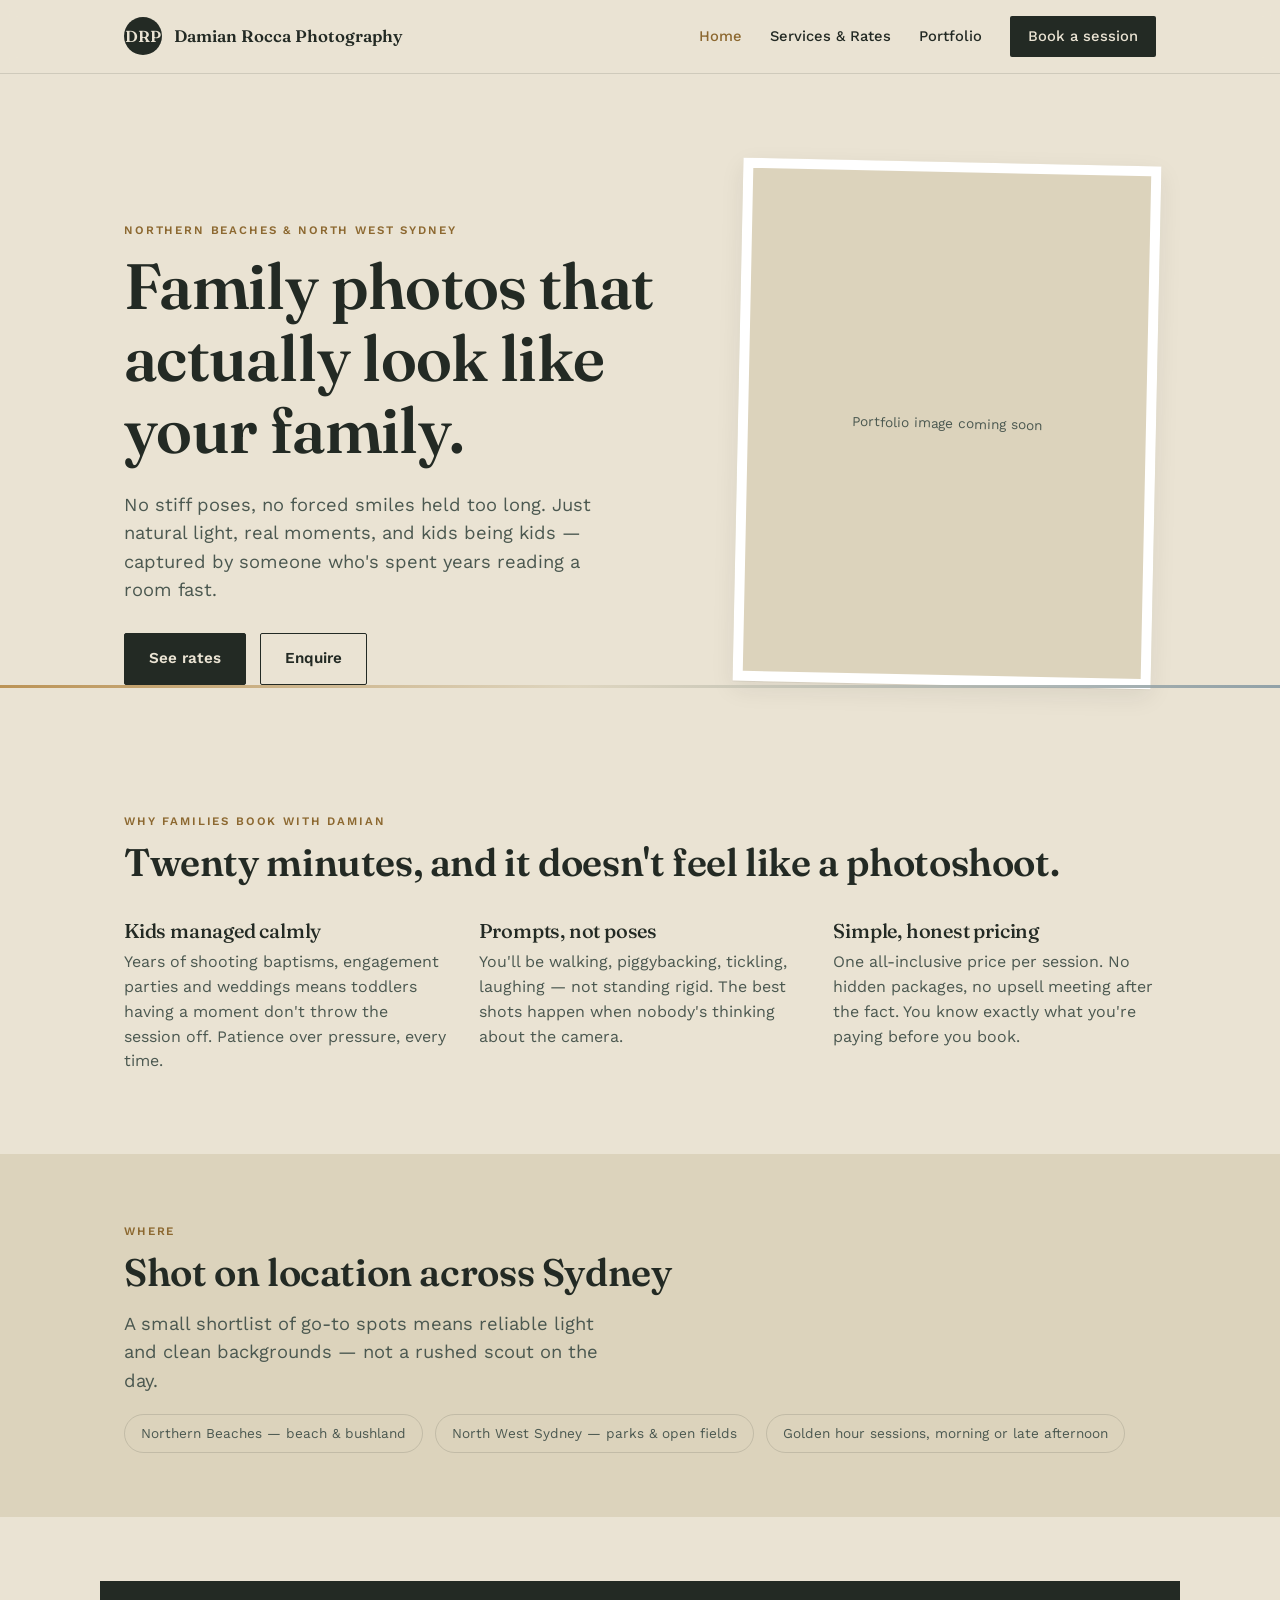
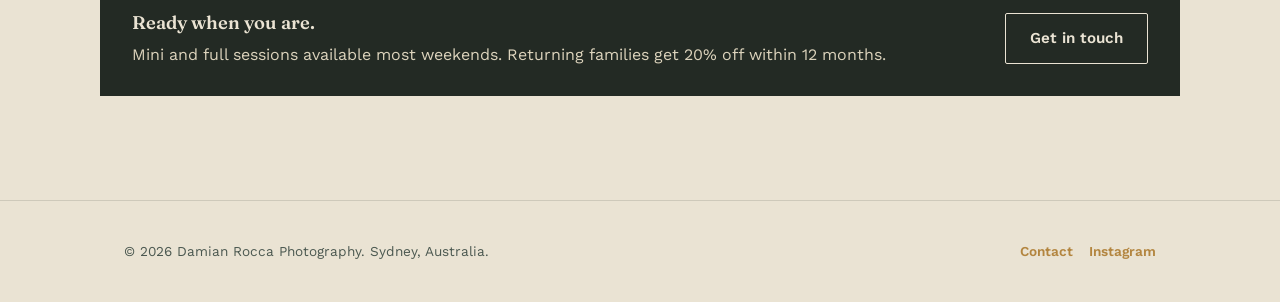
==== index.html @ bf1490fa "Add files via upload" ====
<!DOCTYPE html>
<html lang="en">
<head>
<meta charset="UTF-8">
<meta name="viewport" content="width=device-width, initial-scale=1.0">
<title>Damian Rocca Photography — Family Portraits, Sydney</title>
<meta name="description" content="Relaxed, natural family portrait photography across Sydney's Northern Beaches and North West. Easy to book, easy on the day.">
<link rel="stylesheet" href="assets/styles.css">
</head>
<body>

<header class="site">
  <nav class="nav">
    <a href="index.html" class="brand"><span class="mono">DRP</span> Damian Rocca Photography</a>
    <button class="navtoggle" aria-label="Toggle menu"><span></span><span></span><span></span></button>
    <div class="navlinks">
      <a href="index.html" class="current">Home</a>
      <a href="services.html">Services &amp; Rates</a>
      <a href="portfolio.html">Portfolio</a>
      <a href="contact.html" class="cta">Book a session</a>
    </div>
  </nav>
</header>

<main>
  <section class="hero">
    <div class="wrap">
      <div class="grid">
        <div>
          <span class="eyebrow">Northern Beaches &amp; North West Sydney</span>
          <h1>Family photos that actually look like your family.</h1>
          <p class="lede">No stiff poses, no forced smiles held too long. Just natural light, real moments, and kids being kids — captured by someone who's spent years reading a room fast.</p>
          <div class="hero-actions">
            <a href="services.html" class="btn primary">See rates</a>
            <a href="contact.html" class="btn ghost">Enquire</a>
          </div>
        </div>
        <div class="hero-frame">Portfolio image coming soon</div>
      </div>
    </div>
    <hr class="horizon">
  </section>

  <section>
    <div class="wrap">
      <span class="eyebrow">Why families book with Damian</span>
      <h2>Twenty minutes, and it doesn't feel like a photoshoot.</h2>
      <div class="cols-3" style="margin-top:36px;">
        <div>
          <h3>Kids managed calmly</h3>
          <p>Years of shooting baptisms, engagement parties and weddings means toddlers having a moment don't throw the session off. Patience over pressure, every time.</p>
        </div>
        <div>
          <h3>Prompts, not poses</h3>
          <p>You'll be walking, piggybacking, tickling, laughing — not standing rigid. The best shots happen when nobody's thinking about the camera.</p>
        </div>
        <div>
          <h3>Simple, honest pricing</h3>
          <p>One all-inclusive price per session. No hidden packages, no upsell meeting after the fact. You know exactly what you're paying before you book.</p>
        </div>
      </div>
    </div>
  </section>

  <section class="panel">
    <div class="wrap">
      <span class="eyebrow">Where</span>
      <h2>Shot on location across Sydney</h2>
      <p class="lede">A small shortlist of go-to spots means reliable light and clean backgrounds — not a rushed scout on the day.</p>
      <div class="chipline">
        <span class="chip">Northern Beaches — beach &amp; bushland</span>
        <span class="chip">North West Sydney — parks &amp; open fields</span>
        <span class="chip">Golden hour sessions, morning or late afternoon</span>
      </div>
    </div>
  </section>

  <section>
    <div class="wrap loyalty-banner">
      <div>
        <strong>Ready when you are.</strong>
        <p style="color:#DCD3BC; margin:6px 0 0;">Mini and full sessions available most weekends. Returning families get 20% off within 12 months.</p>
      </div>
      <a href="contact.html" class="btn primary" style="border-color:#EAE3D3;">Get in touch</a>
    </div>
  </section>
</main>

<footer class="site">
  <div class="wrap">
    <p>&copy; 2026 Damian Rocca Photography. Sydney, Australia.</p>
    <div class="social-links">
      <a href="contact.html">Contact</a>
      <a href="https://instagram.com" target="_blank" rel="noopener">Instagram</a>
    </div>
  </div>
</footer>

<script src="assets/script.js"></script>
</body>
</html>
---- assets/styles.css ----
/* ============================================================
   Damian Rocca Photography — design tokens
   Palette: driftwood sand + ink-eucalyptus + dune ochre
   Type: Fraunces (display, soft-contrast serif) + Work Sans (body/utility)
   Signature: horizon-line gradient (sand -> sky) as a recurring divider,
   and a printed-photo "frame" treatment on images (nod to matte/deboss
   print identity) instead of generic rounded cards.
   ============================================================ */

@import url('https://fonts.googleapis.com/css2?family=Fraunces:opsz,wght@9..144,400;9..144,500;9..144,600&family=Work+Sans:wght@400;500;600&display=swap');

:root{
  --sand: #EAE3D3;         /* base background, warm driftwood */
  --sand-deep: #DCD3BC;    /* panel background */
  --ink: #232A24;          /* primary text, deep eucalyptus-charcoal */
  --ink-soft: #4B5850;     /* secondary text */
  --ochre: #B3853F;        /* dune accent — links, small emphasis */
  --ochre-deep: #8C6830;   /* hover state */
  --sky: #8296A0;          /* water/sky accent — used sparingly */
  --line: rgba(35,42,36,0.14);
  --paper-shadow: 0 1px 0 rgba(35,42,36,0.06), 0 8px 24px rgba(35,42,36,0.08);

  --serif: 'Fraunces', Georgia, serif;
  --sans: 'Work Sans', -apple-system, Segoe UI, Roboto, sans-serif;

  --max: 1080px;
}

*{ box-sizing: border-box; }
html{ scroll-behavior: smooth; }
body{
  margin:0;
  background: var(--sand);
  color: var(--ink);
  font-family: var(--sans);
  font-size: 16px;
  line-height: 1.55;
  -webkit-font-smoothing: antialiased;
}

img{ max-width:100%; display:block; }
a{ color: var(--ochre); text-decoration: none; }
a:hover{ color: var(--ochre-deep); }
a:focus-visible, button:focus-visible, input:focus-visible, textarea:focus-visible{
  outline: 2px solid var(--ochre);
  outline-offset: 3px;
}

.wrap{ max-width: var(--max); margin: 0 auto; padding: 0 24px; }

h1,h2,h3{
  font-family: var(--serif);
  font-weight: 600;
  line-height: 1.12;
  margin: 0 0 0.4em;
  letter-spacing: -0.01em;
}
h1{ font-size: clamp(2.4rem, 5vw + 1rem, 4rem); }
h2{ font-size: clamp(1.6rem, 2.4vw + 1rem, 2.4rem); }
h3{ font-size: 1.25rem; font-weight: 500; }

p{ margin: 0 0 1em; color: var(--ink-soft); }
.lede{ font-size: 1.15rem; color: var(--ink-soft); max-width: 46ch; }

.eyebrow{
  font-family: var(--sans);
  font-size: 0.72rem;
  letter-spacing: 0.16em;
  text-transform: uppercase;
  color: var(--ochre-deep);
  font-weight: 600;
  margin-bottom: 0.9em;
  display:inline-block;
}

/* ---------- Nav ---------- */
header.site{
  position: sticky; top:0; z-index: 50;
  background: rgba(234,227,211,0.86);
  backdrop-filter: blur(8px);
  border-bottom: 1px solid var(--line);
}
.nav{
  display:flex; align-items:center; justify-content:space-between;
  padding: 16px 24px;
  max-width: var(--max); margin:0 auto;
}
.brand{
  display:flex; align-items:center; gap:12px;
  font-family: var(--serif); font-weight:600; font-size:1.05rem; color: var(--ink);
}
.brand .mono{
  width:38px; height:38px; border-radius:50%;
  background: var(--ink); color: var(--sand);
  display:flex; align-items:center; justify-content:center;
  font-family: var(--serif); font-size:1rem; font-weight:600;
  letter-spacing: 0.02em;
}
.navlinks{ display:flex; gap:28px; align-items:center; }
.navlinks a{
  color: var(--ink); font-size:0.92rem; font-weight:500;
}
.navlinks a.current{ color: var(--ochre-deep); }
.navlinks a.cta{
  background: var(--ink); color: var(--sand);
  padding: 9px 18px; border-radius: 2px;
}
.navlinks a.cta:hover{ background: var(--ochre-deep); color:#fff; }

.navtoggle{ display:none; background:none; border:none; cursor:pointer; }
.navtoggle span{ display:block; width:24px; height:2px; background:var(--ink); margin:5px 0; }

@media (max-width: 760px){
  .navtoggle{ display:block; }
  .navlinks{
    position:absolute; top:100%; left:0; right:0;
    background: var(--sand);
    flex-direction:column; align-items:flex-start;
    padding: 8px 24px 20px; gap:16px;
    border-bottom: 1px solid var(--line);
    display:none;
  }
  .navlinks.open{ display:flex; }
  .navlinks a.cta{ align-self:flex-start; }
}

/* ---------- Horizon divider (signature element) ---------- */
.horizon{
  height: 3px; border:0; margin: 0;
  background: linear-gradient(90deg, var(--ochre) 0%, var(--sand-deep) 45%, var(--sky) 100%);
  opacity: 0.85;
}
.horizon.tight{ margin: 48px 0; }

/* ---------- Hero ---------- */
.hero{ padding: 88px 0 56px; }
.hero .grid{
  display:grid; grid-template-columns: 1.15fr 0.85fr; gap: 48px; align-items:end;
}
.hero-actions{ display:flex; gap:14px; margin-top: 28px; flex-wrap:wrap; }
.btn{
  display:inline-block; padding: 13px 24px; font-weight:600; font-size:0.95rem;
  border-radius: 2px; border: 1px solid var(--ink);
  transition: all .15s ease;
}
.btn.primary{ background: var(--ink); color: var(--sand); }
.btn.primary:hover{ background: var(--ochre-deep); border-color: var(--ochre-deep); color:#fff; }
.btn.ghost{ background: transparent; color: var(--ink); }
.btn.ghost:hover{ background: var(--ink); color: var(--sand); }

.hero-frame{
  aspect-ratio: 4/5; background: var(--sand-deep);
  border: 10px solid #fff; box-shadow: var(--paper-shadow);
  display:flex; align-items:center; justify-content:center;
  color: var(--ink-soft); font-size:0.85rem; text-align:center; padding: 20px;
  transform: rotate(1.2deg);
}

@media (max-width: 760px){
  .hero .grid{ grid-template-columns: 1fr; }
  .hero-frame{ order:-1; max-width: 280px; margin: 0 auto; }
}

/* ---------- Sections ---------- */
section{ padding: 64px 0; }
.panel{ background: var(--sand-deep); }

.cols-3{ display:grid; grid-template-columns: repeat(3,1fr); gap: 32px; }
.cols-2{ display:grid; grid-template-columns: 1fr 1fr; gap: 40px; }
@media (max-width: 760px){
  .cols-3{ grid-template-columns:1fr; }
  .cols-2{ grid-template-columns:1fr; }
}

.chipline{ display:flex; gap:12px; flex-wrap:wrap; margin-top: 8px; }
.chip{
  border:1px solid var(--line); padding: 8px 16px; font-size:0.85rem;
  border-radius: 999px; color: var(--ink-soft);
}

/* ---------- Pricing ---------- */
.price-card{
  background:#fff; border: 1px solid var(--line); box-shadow: var(--paper-shadow);
  padding: 32px 28px;
}
.price-card.featured{ border-color: var(--ochre); position:relative; }
.price-card.featured::before{
  content:"Most booked";
  position:absolute; top:-13px; left:28px;
  background: var(--ochre); color:#fff; font-size:0.7rem; font-weight:600;
  letter-spacing:0.06em; text-transform:uppercase; padding: 4px 10px;
}
.price-tag{ font-family: var(--serif); font-size:2.2rem; font-weight:600; margin: 6px 0 2px; }
.price-tag small{ font-family: var(--sans); font-size: 0.95rem; font-weight:500; color: var(--ink-soft); }
.price-card ul{ list-style:none; padding:0; margin: 18px 0 0; }
.price-card li{
  padding: 9px 0; border-top: 1px solid var(--line); font-size: 0.92rem; color: var(--ink-soft);
}
.price-card li:first-child{ border-top:none; }

table.addons{ width:100%; border-collapse: collapse; margin-top:12px; }
table.addons th, table.addons td{
  text-align:left; padding: 11px 6px; border-bottom: 1px solid var(--line); font-size:0.92rem;
}
table.addons th{ color: var(--ink-soft); font-weight:600; font-size:0.78rem; text-transform:uppercase; letter-spacing:0.05em; }

.loyalty-banner{
  background: var(--ink); color: var(--sand);
  padding: 28px 32px; display:flex; justify-content:space-between; align-items:center; gap:20px; flex-wrap:wrap;
}
.loyalty-banner strong{ font-family: var(--serif); font-size:1.15rem; font-weight:600; }

/* ---------- Portfolio ---------- */
.gallery{ display:grid; grid-template-columns: repeat(3,1fr); gap: 18px; }
.gallery-item{
  aspect-ratio: 1; background: var(--sand-deep);
  border: 8px solid #fff; box-shadow: var(--paper-shadow);
  display:flex; align-items:center; justify-content:center;
  color: var(--ink-soft); font-size: 0.82rem; text-align:center; padding:16px;
}
.gallery-item:nth-child(3n+2){ transform: rotate(-0.6deg); }
.gallery-item:nth-child(3n+1){ transform: rotate(0.6deg); }
@media (max-width: 760px){ .gallery{ grid-template-columns: repeat(2,1fr); } }

.notice{
  border-left: 3px solid var(--ochre); background: #fff;
  padding: 16px 20px; font-size: 0.9rem; color: var(--ink-soft);
}

/* ---------- Contact ---------- */
form.contact{ display:flex; flex-direction:column; gap:16px; max-width: 520px; }
form.contact label{ font-size:0.85rem; font-weight:600; color: var(--ink); display:block; margin-bottom:6px; }
form.contact input, form.contact select, form.contact textarea{
  width:100%; padding: 12px 14px; border:1px solid var(--line); background:#fff;
  font-family: var(--sans); font-size:0.95rem; color: var(--ink); border-radius:2px;
}
form.contact textarea{ min-height:120px; resize:vertical; }
.form-status{ font-size:0.88rem; color: var(--ink-soft); }

.contact-detail{ display:flex; gap:14px; margin-bottom:18px; }
.contact-detail .k{ font-weight:600; min-width:100px; color: var(--ink); }

/* ---------- Footer ---------- */
footer.site{
  border-top: 1px solid var(--line); padding: 40px 0; margin-top: 40px;
}
footer.site .wrap{ display:flex; justify-content:space-between; flex-wrap:wrap; gap:16px; align-items:center; }
footer.site p{ margin:0; font-size:0.85rem; }
.social-links{ display:flex; gap:16px; }
.social-links a{ font-size:0.85rem; font-weight:600; }

@media (prefers-reduced-motion: reduce){
  html{ scroll-behavior:auto; }
  *{ transition:none !important; }
}
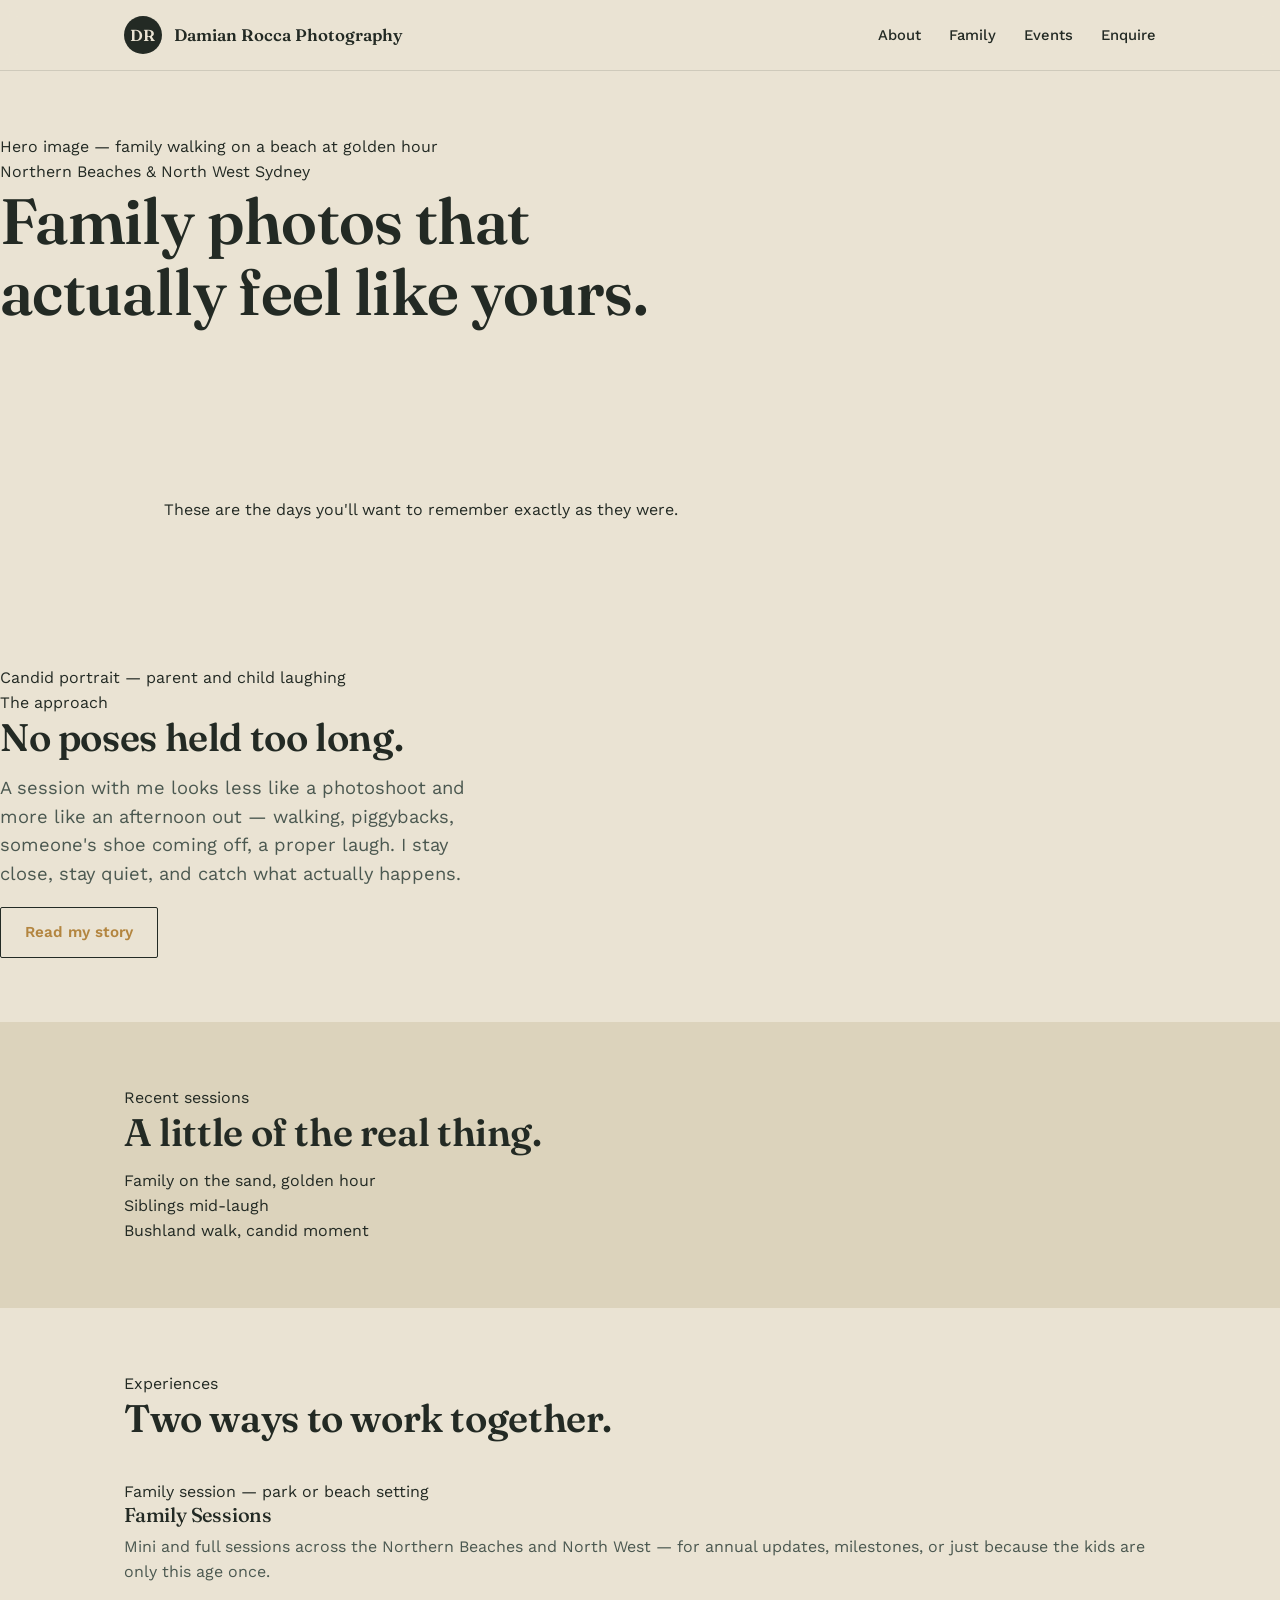
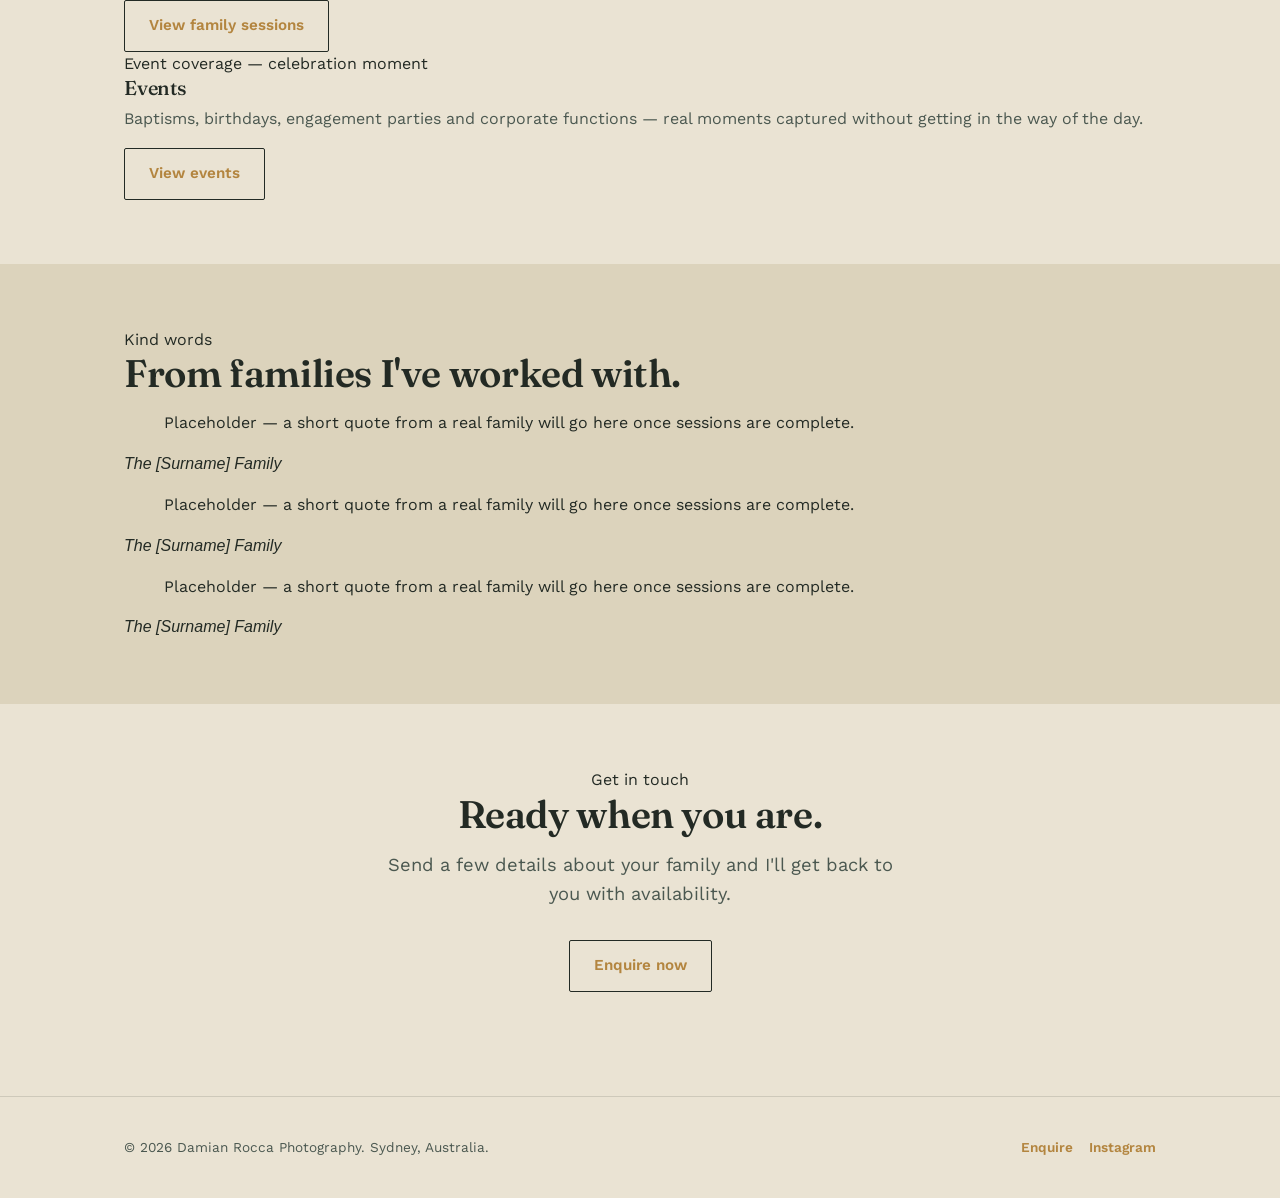
==== commit 732fa5f5: "Add files via upload" ====
--- a/index.html
+++ b/index.html
@@ -3,60 +3,80 @@
 <head>
 <meta charset="UTF-8">
 <meta name="viewport" content="width=device-width, initial-scale=1.0">
-<title>Damian Rocca Photography — Family Portraits, Sydney</title>
-<meta name="description" content="Relaxed, natural family portrait photography across Sydney's Northern Beaches and North West. Easy to book, easy on the day.">
+<title>Damian Rocca Photography — Sydney Family Photographer</title>
+<meta name="description" content="Relaxed, natural family photography across Sydney's Northern Beaches and North West. Real moments, not posed ones.">
 <link rel="stylesheet" href="assets/styles.css">
 </head>
 <body>
 
 <header class="site">
   <nav class="nav">
-    <a href="index.html" class="brand"><span class="mono">DRP</span> Damian Rocca Photography</a>
+    <a href="index.html" class="brand"><span class="mono">DR</span><span class="fullname">Damian Rocca Photography</span></a>
     <button class="navtoggle" aria-label="Toggle menu"><span></span><span></span><span></span></button>
     <div class="navlinks">
-      <a href="index.html" class="current">Home</a>
-      <a href="services.html">Services &amp; Rates</a>
-      <a href="portfolio.html">Portfolio</a>
-      <a href="contact.html" class="cta">Book a session</a>
+      <a href="about.html">About</a>
+      <a href="family.html">Family</a>
+      <a href="events.html">Events</a>
+      <a href="inquire.html" class="enquire">Enquire</a>
     </div>
   </nav>
 </header>
 
 <main>
-  <section class="hero">
+  <section class="hero-full">
+    <div class="placeholder-tag">Hero image — family walking on a beach at golden hour</div>
+    <div class="hero-copy">
+      <span class="label">Northern Beaches &amp; North West Sydney</span>
+      <h1>Family photos that<br>actually feel like yours.</h1>
+    </div>
+  </section>
+
+  <section class="pullquote">
     <div class="wrap">
-      <div class="grid">
-        <div>
-          <span class="eyebrow">Northern Beaches &amp; North West Sydney</span>
-          <h1>Family photos that actually look like your family.</h1>
-          <p class="lede">No stiff poses, no forced smiles held too long. Just natural light, real moments, and kids being kids — captured by someone who's spent years reading a room fast.</p>
-          <div class="hero-actions">
-            <a href="services.html" class="btn primary">See rates</a>
-            <a href="contact.html" class="btn ghost">Enquire</a>
-          </div>
-        </div>
-        <div class="hero-frame">Portfolio image coming soon</div>
+      <blockquote>These are the days you'll want to remember exactly as they were.</blockquote>
+    </div>
+  </section>
+
+  <section class="split">
+    <div>
+      <div class="img-block">Candid portrait — parent and child laughing</div>
+    </div>
+    <div class="text-block">
+      <span class="label">The approach</span>
+      <h2>No poses held too long.</h2>
+      <p class="lede">A session with me looks less like a photoshoot and more like an afternoon out — walking, piggybacks, someone's shoe coming off, a proper laugh. I stay close, stay quiet, and catch what actually happens.</p>
+      <a href="about.html" class="btn">Read my story</a>
+    </div>
+  </section>
+
+  <section class="panel">
+    <div class="wrap">
+      <span class="label">Recent sessions</span>
+      <h2>A little of the real thing.</h2>
+      <div class="work-grid">
+        <div class="img-block">Family on the sand, golden hour</div>
+        <div class="img-block">Siblings mid-laugh</div>
+        <div class="img-block">Bushland walk, candid moment</div>
       </div>
     </div>
-    <hr class="horizon">
   </section>
 
   <section>
     <div class="wrap">
-      <span class="eyebrow">Why families book with Damian</span>
-      <h2>Twenty minutes, and it doesn't feel like a photoshoot.</h2>
-      <div class="cols-3" style="margin-top:36px;">
-        <div>
-          <h3>Kids managed calmly</h3>
-          <p>Years of shooting baptisms, engagement parties and weddings means toddlers having a moment don't throw the session off. Patience over pressure, every time.</p>
+      <span class="label">Experiences</span>
+      <h2>Two ways to work together.</h2>
+      <div class="experience-grid" style="margin-top:40px;">
+        <div class="experience-card">
+          <div class="img-block">Family session — park or beach setting</div>
+          <h3>Family Sessions</h3>
+          <p>Mini and full sessions across the Northern Beaches and North West — for annual updates, milestones, or just because the kids are only this age once.</p>
+          <a href="family.html" class="btn">View family sessions</a>
         </div>
-        <div>
-          <h3>Prompts, not poses</h3>
-          <p>You'll be walking, piggybacking, tickling, laughing — not standing rigid. The best shots happen when nobody's thinking about the camera.</p>
-        </div>
-        <div>
-          <h3>Simple, honest pricing</h3>
-          <p>One all-inclusive price per session. No hidden packages, no upsell meeting after the fact. You know exactly what you're paying before you book.</p>
+        <div class="experience-card">
+          <div class="img-block">Event coverage — celebration moment</div>
+          <h3>Events</h3>
+          <p>Baptisms, birthdays, engagement parties and corporate functions — real moments captured without getting in the way of the day.</p>
+          <a href="events.html" class="btn">View events</a>
         </div>
       </div>
     </div>
@@ -64,24 +84,31 @@
 
   <section class="panel">
     <div class="wrap">
-      <span class="eyebrow">Where</span>
-      <h2>Shot on location across Sydney</h2>
-      <p class="lede">A small shortlist of go-to spots means reliable light and clean backgrounds — not a rushed scout on the day.</p>
-      <div class="chipline">
-        <span class="chip">Northern Beaches — beach &amp; bushland</span>
-        <span class="chip">North West Sydney — parks &amp; open fields</span>
-        <span class="chip">Golden hour sessions, morning or late afternoon</span>
+      <span class="label">Kind words</span>
+      <h2>From families I've worked with.</h2>
+      <div class="testimonials">
+        <div class="testimonial">
+          <blockquote>Placeholder — a short quote from a real family will go here once sessions are complete.</blockquote>
+          <cite>The [Surname] Family</cite>
+        </div>
+        <div class="testimonial">
+          <blockquote>Placeholder — a short quote from a real family will go here once sessions are complete.</blockquote>
+          <cite>The [Surname] Family</cite>
+        </div>
+        <div class="testimonial">
+          <blockquote>Placeholder — a short quote from a real family will go here once sessions are complete.</blockquote>
+          <cite>The [Surname] Family</cite>
+        </div>
       </div>
     </div>
   </section>
 
-  <section>
-    <div class="wrap loyalty-banner">
-      <div>
-        <strong>Ready when you are.</strong>
-        <p style="color:#DCD3BC; margin:6px 0 0;">Mini and full sessions available most weekends. Returning families get 20% off within 12 months.</p>
-      </div>
-      <a href="contact.html" class="btn primary" style="border-color:#EAE3D3;">Get in touch</a>
+  <section style="text-align:center;">
+    <div class="wrap-narrow">
+      <span class="label">Get in touch</span>
+      <h2>Ready when you are.</h2>
+      <p class="lede" style="margin: 0 auto 32px;">Send a few details about your family and I'll get back to you with availability.</p>
+      <a href="inquire.html" class="btn solid">Enquire now</a>
     </div>
   </section>
 </main>
@@ -90,7 +117,7 @@
   <div class="wrap">
     <p>&copy; 2026 Damian Rocca Photography. Sydney, Australia.</p>
     <div class="social-links">
-      <a href="contact.html">Contact</a>
+      <a href="inquire.html">Enquire</a>
       <a href="https://instagram.com" target="_blank" rel="noopener">Instagram</a>
     </div>
   </div>
